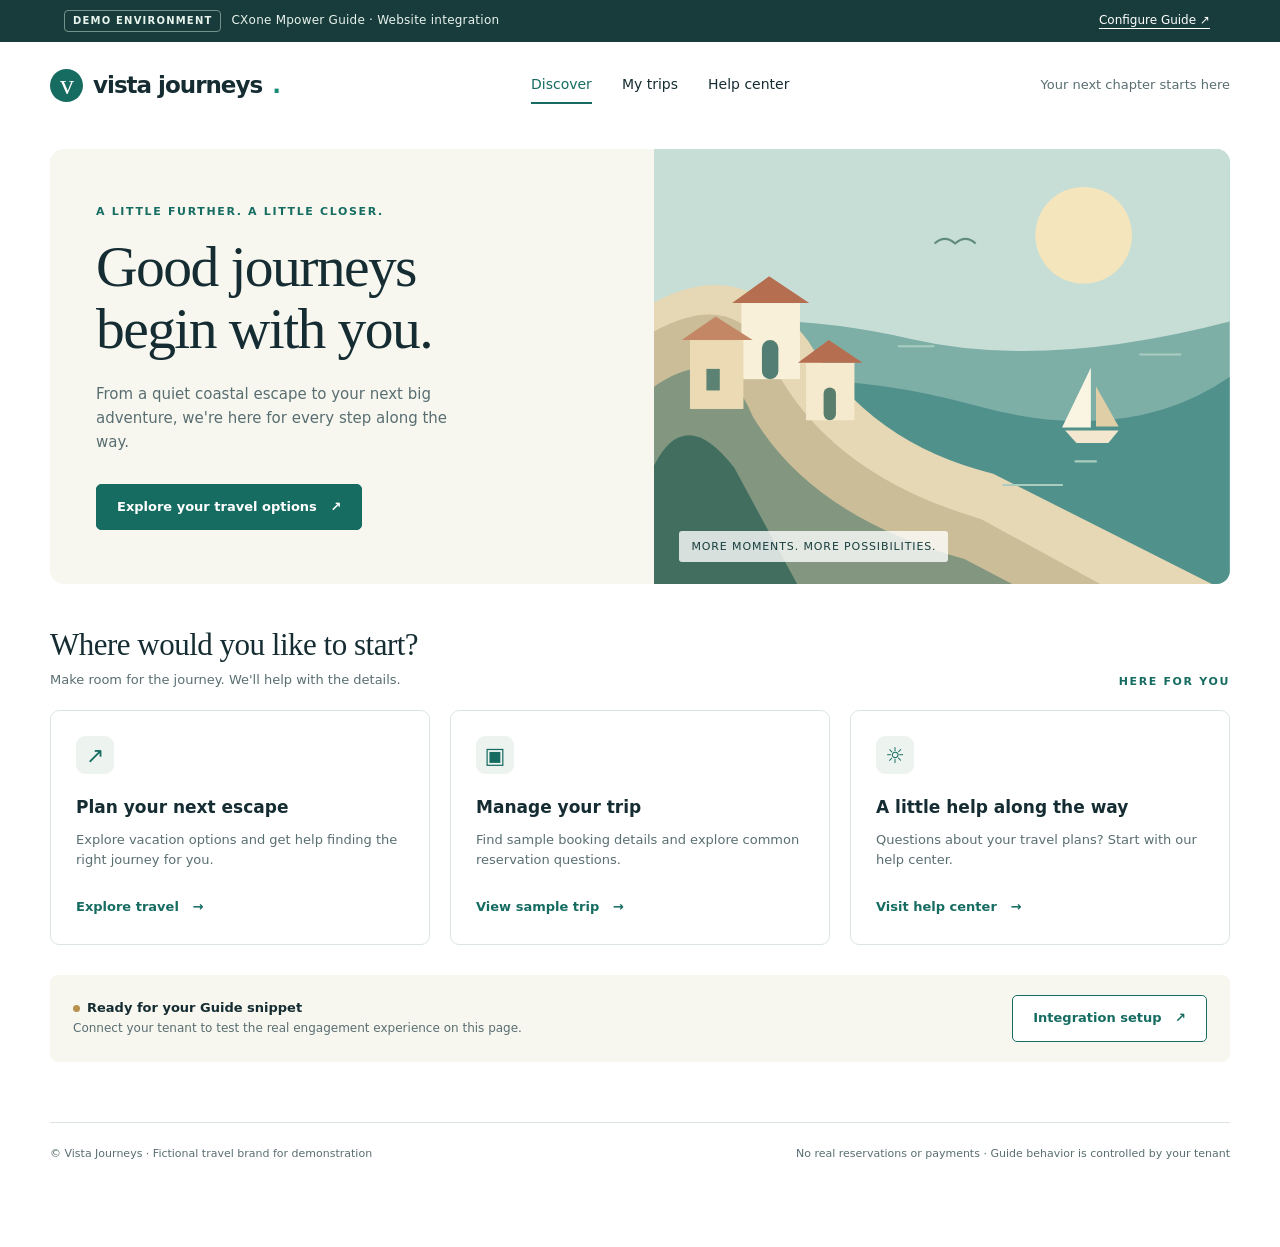
==== index.html @ 8aafae9c "Create index.html" ====
<!doctype html>
<html lang="en">
<head>
<meta charset="utf-8"><meta name="viewport" content="width=device-width,initial-scale=1">
<title>Vista Journeys · Guide Demo</title>
<meta name="description" content="A sample travel website for testing your CXone Mpower Guide engagement experience.">
<!-- ==========================================================
     CXONE GUIDE SCRIPT PLACEHOLDER

     Copy your complete snippet from CXone > Guide > Integrations.
     Paste it BETWEEN the BEGIN and END comments below, including
     all opening and closing script tags. Do not put it inside
     an HTML comment or add another script wrapper.

     Clear any browser test snippet in Integration setup first
     to avoid loading Guide twice.
     ========================================================== -->

<!-- BEGIN CXONE GUIDE SNIPPET -->

<!-- PASTE YOUR COMPLETE CXONE GUIDE SCRIPT SNIPPET HERE -->

<!-- END CXONE GUIDE SNIPPET -->

<style>
:root{--ink:#152d32;--muted:#596e71;--teal:#166c61;--line:#dde5e0;--cream:#f7f7f0}body{margin:0;background:#fff;color:var(--ink);font:16px/1.6 system-ui,-apple-system,BlinkMacSystemFont,"Segoe UI",sans-serif}*{box-sizing:border-box}button,a,input,textarea{font:inherit}a{color:inherit}button{cursor:pointer}button:focus-visible,a:focus-visible,textarea:focus-visible,summary:focus-visible{outline:3px solid #bb692d;outline-offset:4px}.demo-bar{background:#183c3b;color:#e8f3ed;padding:10px 5%;display:flex;align-items:center;justify-content:space-between;gap:18px;font-size:12px;letter-spacing:.02em}.demo-bar span:first-child{display:flex;align-items:center;gap:10px}.pill{border:1px solid #72938b;padding:2px 8px;border-radius:4px;font-size:10px;letter-spacing:.12em}.setup-button{background:transparent;color:white;border:0;text-decoration:underline;text-underline-offset:4px}header{max-width:1250px;margin:auto;padding:25px 35px;display:flex;align-items:center;justify-content:space-between;gap:25px}.logo{text-decoration:none;font-size:23px;font-weight:700;letter-spacing:-1px;display:flex;align-items:center;gap:10px}.mark{display:inline-grid;place-items:center;border-radius:50%;background:var(--teal);width:33px;height:33px;color:white;font:28px Georgia,serif}nav{display:flex;gap:30px;font-size:14px}nav a{text-decoration:none;padding:6px 0;border-bottom:2px solid transparent}nav a[aria-current=page]{border-color:var(--teal);color:var(--teal)}.member-label{font-size:13px;color:var(--muted)}main{max-width:1250px;margin:auto;padding:20px 35px 60px}.hero{display:grid;grid-template-columns:1.05fr 1fr;border-radius:14px;overflow:hidden;background:var(--cream);min-height:420px}.hero-copy{padding:54px 46px}.eyebrow{text-transform:uppercase;letter-spacing:.15em;font-size:11px;font-weight:700;color:var(--teal);margin:0 0 16px}h1{font:normal clamp(38px,4.5vw,60px)/1.07 Georgia,serif;letter-spacing:-1.6px;margin:0 0 22px;max-width:530px}.intro{font-size:15px;color:var(--muted);max-width:370px}.primary,.secondary{display:inline-block;border-radius:5px;padding:12px 20px;font-size:13px;font-weight:600;text-decoration:none;border:1px solid var(--teal)}.primary{background:var(--teal);color:white}.secondary{background:white;color:var(--teal)}.hero-copy .primary{margin-top:15px}.art{position:relative;min-height:365px;background:#b8d5cf;overflow:hidden}.art svg{width:100%;height:100%;position:absolute;inset:0;object-fit:cover}.art-caption{position:absolute;bottom:22px;left:25px;color:#173e3d;font-size:11px;letter-spacing:.08em;background:#ffffffc9;padding:7px 12px;border-radius:3px}.section-top{display:flex;align-items:end;justify-content:space-between;margin:42px 0 20px;gap:20px}h2{font:normal 31px/1.2 Georgia,serif;letter-spacing:-.5px;margin:0}.section-top p{font-size:13px;color:var(--muted);margin:6px 0 0}.cards{display:grid;grid-template-columns:repeat(3,1fr);gap:20px}.card{border:1px solid var(--line);border-radius:9px;padding:25px;position:relative;background:white}.icon{width:38px;height:38px;border-radius:9px;background:#edf3ef;display:grid;place-items:center;color:var(--teal);font-size:22px}.card h3{font-size:17px;margin:20px 0 8px;font-weight:600}.card p{font-size:13px;color:var(--muted);margin:0 0 22px}.text-link{font-size:13px;color:var(--teal);font-weight:600;text-decoration:none}.note{margin-top:30px;display:flex;align-items:center;justify-content:space-between;gap:20px;padding:20px 23px;background:var(--cream);border-radius:8px}.note p{margin:0;font-size:13px}.note small{display:block;color:var(--muted);font-size:12px}.status-dot{display:inline-block;width:7px;height:7px;border-radius:50%;background:#b8914c;margin-right:7px}footer{border-top:1px solid var(--line);max-width:1180px;margin:0 auto;padding:22px 0 85px;display:flex;justify-content:space-between;font-size:11px;color:var(--muted);gap:18px}.faq{max-width:820px;margin-top:30px}.faq details{border-bottom:1px solid var(--line);padding:18px 0}.faq summary{cursor:pointer;font-weight:600}.faq p{font-size:14px;color:var(--muted)}[hidden]{display:none}dialog{border:0;border-radius:14px;padding:0;max-width:690px;width:calc(100% - 32px);color:var(--ink);box-shadow:0 20px 90px #0004}dialog::backdrop{background:#112c32a6}.dialog-body{padding:30px}.dialog-top{display:flex;align-items:center;justify-content:space-between}.close{background:none;border:0;font-size:28px;color:var(--muted)}dialog h2{font-size:28px}dialog p,dialog li{font-size:13px;color:var(--muted)}dialog ol{padding-left:20px}label{display:block;font-size:13px;font-weight:600;margin:18px 0 8px}textarea{width:100%;height:180px;border:1px solid #bdcbc7;border-radius:6px;padding:13px;resize:vertical;background:#f8faf9;color:var(--ink);font:12px/1.6 ui-monospace,monospace}.actions{display:flex;gap:10px;flex-wrap:wrap;margin-top:16px}.feedback{min-height:20px;color:#a3411d}.url-row{display:flex;gap:10px;align-items:center;margin:16px 0;font-size:12px}.url-row code{overflow-wrap:anywhere;min-width:0;background:#eff4f1;padding:8px;flex:1}.small-button{border:1px solid #c8d6d1;background:white;border-radius:4px;padding:6px 10px;font-size:12px}#diagnostic{padding:12px;background:var(--cream);border-radius:5px;font-size:12px}.copy-status{font-size:12px;color:var(--teal)}@media(max-width:760px){header{padding:20px;flex-wrap:wrap}.member-label{display:none}nav{gap:24px}main{padding:5px 20px 35px}.hero{grid-template-columns:1fr}.hero-copy{padding:35px 28px}.art{min-height:240px}.cards{grid-template-columns:1fr}.section-top{align-items:start}.note{align-items:start;flex-direction:column}.demo-bar{padding:10px 20px}.demo-bar .bar-description{display:none}footer{margin:0 20px;flex-wrap:wrap}.dialog-body{padding:22px}}
</style>

</head>
<body>
<div class="demo-bar"><span><b class="pill">DEMO ENVIRONMENT</b><span class="bar-description">CXone Mpower Guide · Website integration</span></span><button class="setup-button" data-setup>Configure Guide ↗</button></div>
<header><a class="logo" href="?page=home"><span class="mark" aria-hidden="true">v</span>vista journeys<span style="color:#198b75">.</span></a><nav aria-label="Main navigation"><a href="?page=home" data-page="home">Discover</a><a href="?page=trips" data-page="trips">My trips</a><a href="?page=support" data-page="support">Help center</a></nav><span class="member-label">Your next chapter starts here</span></header>
<main>
<section class="hero"><div class="hero-copy"><p class="eyebrow" id="eyebrow">A little further. A little closer.</p><h1 id="headline">Good journeys<br>begin with you.</h1><p class="intro" id="intro">From a quiet coastal escape to your next big adventure, we're here for every step along the way.</p><a class="primary" id="hero-link" href="?page=trips">Explore your travel options &nbsp; ↗</a></div><div class="art" role="img" aria-label="Illustrated Mediterranean coastline with terracotta buildings and a sailboat"><svg viewBox="0 0 560 440" preserveAspectRatio="xMidYMid slice" xmlns="http://www.w3.org/2000/svg"><rect width="560" height="440" fill="#c7ded6"/><circle cx="418" cy="92" r="47" fill="#f4e5bd"/><path d="M0 183 Q120 163 250 193 T560 176 V440 H0Z" fill="#7eafa7"/><path d="M0 245 Q160 215 310 257 T560 230 V440 H0Z" fill="#50918c"/><path d="M-20 170 Q80 100 150 195 Q210 295 330 324 L560 440 H0Z" fill="#e6d7b5"/><path d="M-20 198 Q80 130 118 222 Q174 326 318 368 L450 440 H0Z" fill="#cbbd98"/><path d="M-10 247 Q63 188 96 268 Q154 366 302 407 L365 440 H0Z" fill="#839780"/><path d="M0 316 Q30 256 78 318 L144 440 H0Z" fill="#426e60"/><rect x="85" y="158" width="57" height="74" fill="#f8f0d9"/><path d="M76 158 L112 132 L151 158Z" fill="#b66e50"/><rect x="105" y="194" width="16" height="38" rx="8" fill="#527e73"/><rect x="35" y="194" width="52" height="67" fill="#ecdab5"/><path d="M27 194 L60 171 L96 194Z" fill="#c48765"/><rect x="51" y="222" width="13" height="21" fill="#5c8273"/><rect x="148" y="216" width="47" height="56" fill="#f6eace"/><path d="M140 216 L170 194 L203 216Z" fill="#b66e50"/><rect x="165" y="240" width="12" height="32" rx="6" fill="#597e6d"/><path d="M400 282 h52 l-10 12 h-31Z" fill="#f3e8cf"/><path d="M425 221 V279 H397Z" fill="#faf5e3"/><path d="M430 239 V278 H452Z" fill="#dfcea6"/><path d="M340 335 h57 M473 208 h39 M238 200 h34 M410 312 h20" stroke="#a9cec0" stroke-width="2" stroke-linecap="round"/><path d="M273 100 q10 -9 20 0 q10 -9 20 0" fill="none" stroke="#628b7f" stroke-width="2"/></svg><span class="art-caption">MORE MOMENTS. MORE POSSIBILITIES.</span></div></section>
<section aria-labelledby="services-title"><div class="section-top"><div><h2 id="services-title">Where would you like to start?</h2><p>Make room for the journey. We'll help with the details.</p></div><span class="eyebrow" style="margin:0">Here for you</span></div><div class="cards"><article class="card"><div class="icon" aria-hidden="true">↗</div><h3>Plan your next escape</h3><p>Explore vacation options and get help finding the right journey for you.</p><a class="text-link" href="?page=trips">Explore travel &nbsp; →</a></article><article class="card"><div class="icon" aria-hidden="true">▣</div><h3>Manage your trip</h3><p>Find sample booking details and explore common reservation questions.</p><a class="text-link" href="?page=trips#booking">View sample trip &nbsp; →</a></article><article class="card"><div class="icon" aria-hidden="true">☼</div><h3>A little help along the way</h3><p>Questions about your travel plans? Start with our help center.</p><a class="text-link" href="?page=support">Visit help center &nbsp; →</a></article></div></section>
<section id="booking" class="note" hidden><div><p><strong>Your sample coastal escape</strong></p><small>Demo reference VJ-1042 · 7 nights · 2 travelers · Illustrative booking only</small></div><a class="secondary" href="?page=support">Booking questions →</a></section>
<section id="faq" class="faq" hidden aria-label="Frequently asked questions"><h2>A few helpful answers</h2><details><summary>How do I change a reservation?</summary><p>In a live travel service, your support team would review availability and fare conditions. This is a sample help article for testing page-based Guide rules.</p></details><details><summary>Where can I find my travel documents?</summary><p>A live member portal would display your itinerary and travel documents under My trips. No real customer records are connected to this demo.</p></details><details><summary>Can I speak with someone about a new trip?</summary><p>Once a Guide snippet is configured and a matching engagement rule offers chat, use the actual Guide widget to test your sales or service routing.</p></details></section>
<aside class="note"><div><p><span class="status-dot"></span><strong id="embed-status">Ready for your Guide snippet</strong></p><small id="embed-description">Connect your tenant to test the real engagement experience on this page.</small></div><button class="secondary" data-setup>Integration setup &nbsp; ↗</button></aside>
</main>
<footer><span>© Vista Journeys · Fictional travel brand for demonstration</span><span>No real reservations or payments · Guide behavior is controlled by your tenant</span></footer>
<dialog id="setup" aria-labelledby="setup-title"><div class="dialog-body"><div class="dialog-top"><h2 id="setup-title">Connect your Guide</h2><button class="close" id="close" aria-label="Close setup">×</button></div><p>Use your tenant's complete embed snippet. It runs on this page and may start real interactions, according to your tenant configuration.</p><ol><li>In CXone, open <strong>Guide → Integrations</strong>.</li><li>Select <strong>Copy code with Guide</strong> and paste it below.</li><li>Apply the snippet, then check your Guide engagement rules against this page's URL.</li></ol><label for="snippet">Guide embed code</label><textarea id="snippet" spellcheck="false" placeholder="Paste the complete &lt;script&gt;...&lt;/script&gt; snippet here"></textarea><p>This test snippet stays in this browser tab's session. It is not saved to the hosted page for other visitors. Only apply code you trust.</p><div class="actions"><button class="primary" id="apply">Apply snippet & reload</button><button class="secondary" id="clear">Clear snippet & reload</button></div><p class="feedback" id="feedback" role="status"></p><div id="diagnostic" role="status">No browser test snippet applied.</div><label>Current page URL</label><div class="url-row"><code id="page-url"></code><button class="small-button" id="copy-url">Copy URL</button></div><span class="copy-status" id="copy-status" role="status"></span><details><summary style="font-size:13px;cursor:pointer">If the widget doesn't appear</summary><p>Check that your Guide rule is enabled, sets a template, and matches this URL and any other conditions, such as agent availability. Review the browser console and network requests for script or connection errors. A submitted snippet does not confirm a successful Guide connection.</p></details><p><a href="https://help.nice-incontact.com/content/acd/digital/guide/implementguidewebsite.htm" target="_blank" rel="noopener noreferrer">NICE embedding documentation ↗</a></p></div></dialog>
<script>
'use strict';
(() => {
  const key = 'vista-guide-snippet-v1';
  const $ = id => document.getElementById(id);
  const requested = new URLSearchParams(location.search).get('page');
  const page = ['home', 'trips', 'support'].includes(requested) ? requested : 'home';
  document.querySelector(`[data-page="${page}"]`).setAttribute('aria-current', 'page');
  if (page === 'trips') {
    $('eyebrow').textContent = 'Your next adventure';
    $('headline').textContent = 'Less planning. More possibility.';
    $('intro').textContent = 'A seaside retreat, a new city, a change of pace. Start with a sample trip and imagine where you could go next.';
    $('hero-link').textContent = 'View your sample trip ↓';
    $('hero-link').href = '#booking';
    $('booking').hidden = false;
    document.title = 'My trips · Vista Journeys';
  } else if (page === 'support') {
    $('eyebrow').textContent = 'A helping hand, wherever you are';
    $('headline').textContent = 'Every question deserves a little care.';
    $('intro').textContent = 'From your first travel question to the final details, find a helpful place to start.';
    $('hero-link').textContent = 'Browse common questions ↓';
    $('hero-link').href = '#faq';
    $('faq').hidden = false;
    document.title = 'Help center · Vista Journeys';
  }
  const dialog = $('setup');
  document.querySelectorAll('[data-setup]').forEach(button => button.addEventListener('click', () => dialog.showModal()));
  $('close').addEventListener('click', () => dialog.close());
  $('page-url').textContent = location.href;
  $('copy-url').addEventListener('click', async () => {
    try { await navigator.clipboard.writeText(location.href); $('copy-status').textContent = 'URL copied.'; }
    catch { $('copy-status').textContent = 'Copy the URL shown above from your address bar.'; }
  });
  function parseSnippet(value) {
    if (!value.trim()) throw new Error('Paste your complete Guide script snippet first.');
    const doc = new DOMParser().parseFromString(value, 'text/html');
    const nodes = [...doc.head.childNodes, ...doc.body.childNodes];
    if (nodes.some(node => node.nodeType === 1 && node.tagName !== 'SCRIPT' || node.nodeType === 3 && node.textContent.trim())) throw new Error('Paste only the script tags from Guide → Integrations, without page HTML or code fences.');
    const scripts = [...doc.querySelectorAll('script')];
    if (!scripts.length || !scripts.some(s => s.src || s.textContent.trim())) throw new Error('The snippet must contain a non-empty script tag.');
    for (const s of scripts) {
      if (s.hasAttribute('src') && !/^https:\/\//i.test(s.getAttribute('src'))) throw new Error('External script URLs must start with https://.');
      if (s.type && !['text/javascript', 'application/javascript', 'module'].includes(s.type)) throw new Error('Only JavaScript script tags are supported.');
    }
    return scripts;
  }
  $('apply').addEventListener('click', () => {
    try { parseSnippet($('snippet').value); sessionStorage.setItem(key, $('snippet').value); location.reload(); }
    catch (error) { $('feedback').textContent = error.message; }
  });
  $('clear').addEventListener('click', () => {
    try { sessionStorage.removeItem(key); location.reload(); }
    catch { $('feedback').textContent = 'Browser session storage is unavailable. Enable it to clear the test snippet.'; }
  });
  let saved;
  try { saved = sessionStorage.getItem(key); }
  catch { $('diagnostic').textContent = 'Browser session storage is unavailable. Browser snippet testing requires session storage.'; }
  if (!saved) return;
  $('snippet').value = saved;
  async function start() {
    const scripts = parseSnippet(saved);
    $('embed-status').textContent = 'Guide snippet submitted';
    $('embed-description').textContent = 'Widget visibility depends on your Guide configuration and engagement rules.';
    $('diagnostic').textContent = 'Browser test snippet submitted. Guide readiness is not verified.';
    for (const original of scripts) {
      const script = document.createElement('script');
      for (const attr of original.attributes) script.setAttribute(attr.name, attr.value);
      script.textContent = original.textContent;
      if (original.src) {
        await new Promise((resolve, reject) => {
          script.onload = resolve;
          script.onerror = () => reject(new Error('An external script failed to load. Check your snippet, network access, and browser console.'));
          document.head.appendChild(script);
        });
      } else document.head.appendChild(script);
    }
  }
  start().catch(error => {
    $('embed-status').textContent = 'Guide snippet needs attention';
    $('embed-description').textContent = 'Open Integration setup for details.';
    $('diagnostic').textContent = error.message;
  });
})();

</script>
</body></html>
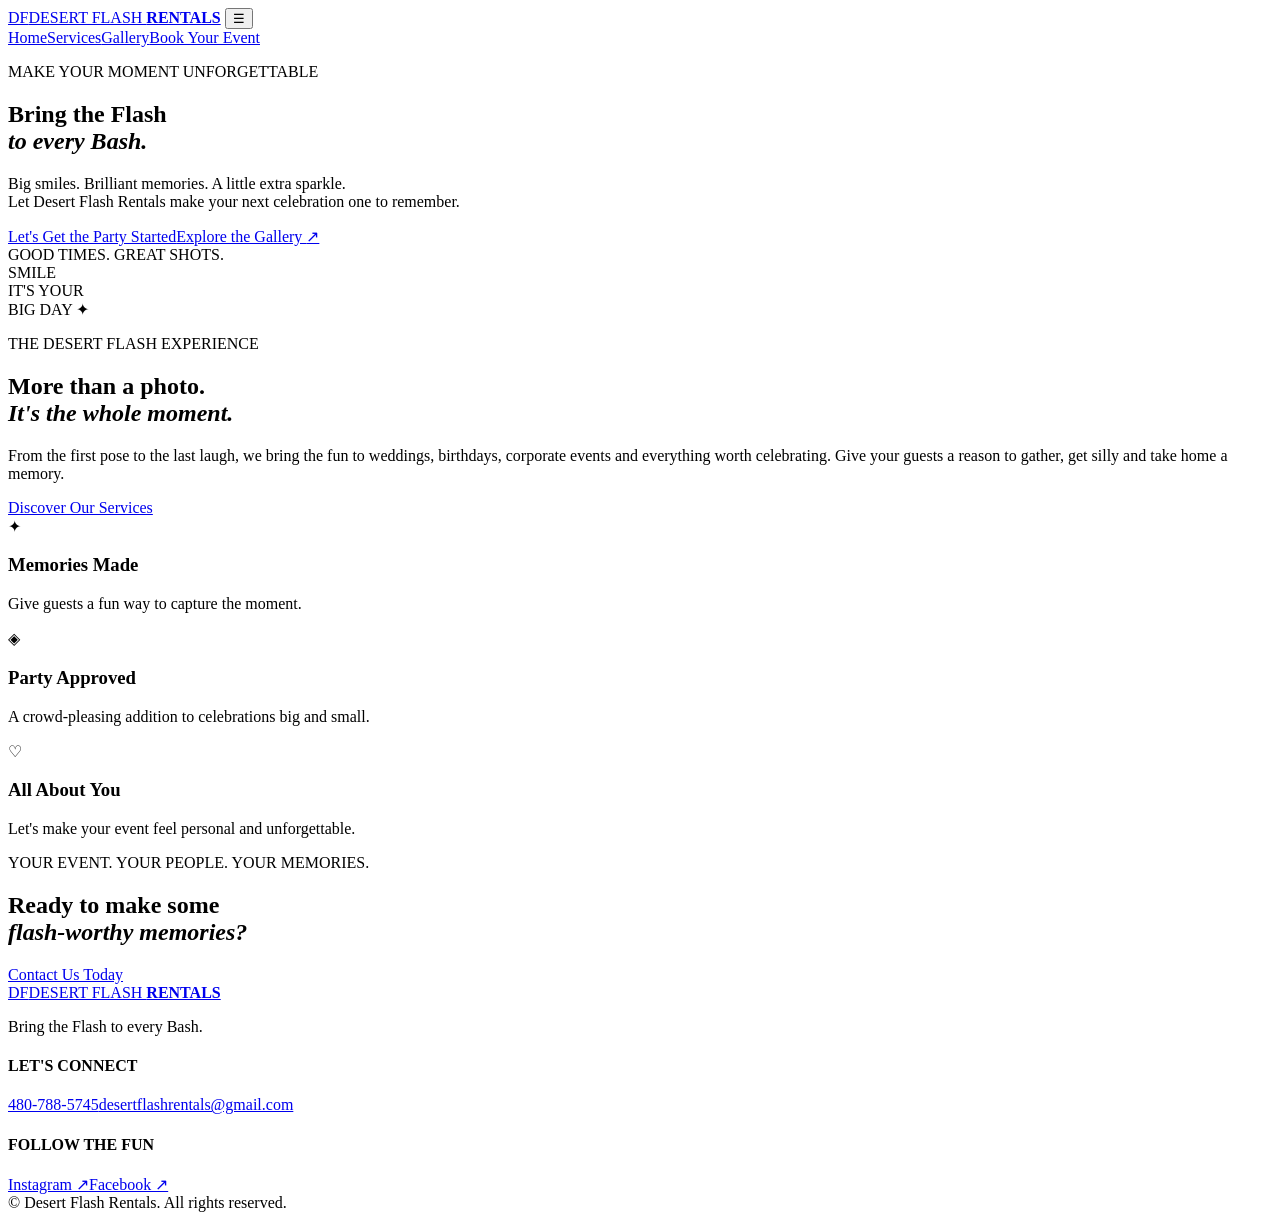
==== commit 3a664e45: "Update index.html" ====
--- a/index.html
+++ b/index.html
@@ -1,127 +1,49 @@
-<!doctype html>
+<!DOCTYPE html>
 <html lang="en">
 <head>
-<meta charset="utf-8"><meta name="viewport" content="width=device-width,initial-scale=1">
-<title>Vista Journeys · Guide Demo</title>
-<meta name="description" content="A sample travel website for testing your CXone Mpower Guide engagement experience.">
-<!-- ==========================================================
-     CXONE GUIDE SCRIPT PLACEHOLDER
-
-     Copy your complete snippet from CXone > Guide > Integrations.
-     Paste it BETWEEN the BEGIN and END comments below, including
-     all opening and closing script tags. Do not put it inside
-     an HTML comment or add another script wrapper.
-
-     Clear any browser test snippet in Integration setup first
-     to avoid loading Guide twice.
-     ========================================================== -->
-
-<!-- BEGIN CXONE GUIDE SNIPPET -->
-
-<!-- PASTE YOUR COMPLETE CXONE GUIDE SCRIPT SNIPPET HERE -->
-
-<!-- END CXONE GUIDE SNIPPET -->
-
-<style>
-:root{--ink:#152d32;--muted:#596e71;--teal:#166c61;--line:#dde5e0;--cream:#f7f7f0}body{margin:0;background:#fff;color:var(--ink);font:16px/1.6 system-ui,-apple-system,BlinkMacSystemFont,"Segoe UI",sans-serif}*{box-sizing:border-box}button,a,input,textarea{font:inherit}a{color:inherit}button{cursor:pointer}button:focus-visible,a:focus-visible,textarea:focus-visible,summary:focus-visible{outline:3px solid #bb692d;outline-offset:4px}.demo-bar{background:#183c3b;color:#e8f3ed;padding:10px 5%;display:flex;align-items:center;justify-content:space-between;gap:18px;font-size:12px;letter-spacing:.02em}.demo-bar span:first-child{display:flex;align-items:center;gap:10px}.pill{border:1px solid #72938b;padding:2px 8px;border-radius:4px;font-size:10px;letter-spacing:.12em}.setup-button{background:transparent;color:white;border:0;text-decoration:underline;text-underline-offset:4px}header{max-width:1250px;margin:auto;padding:25px 35px;display:flex;align-items:center;justify-content:space-between;gap:25px}.logo{text-decoration:none;font-size:23px;font-weight:700;letter-spacing:-1px;display:flex;align-items:center;gap:10px}.mark{display:inline-grid;place-items:center;border-radius:50%;background:var(--teal);width:33px;height:33px;color:white;font:28px Georgia,serif}nav{display:flex;gap:30px;font-size:14px}nav a{text-decoration:none;padding:6px 0;border-bottom:2px solid transparent}nav a[aria-current=page]{border-color:var(--teal);color:var(--teal)}.member-label{font-size:13px;color:var(--muted)}main{max-width:1250px;margin:auto;padding:20px 35px 60px}.hero{display:grid;grid-template-columns:1.05fr 1fr;border-radius:14px;overflow:hidden;background:var(--cream);min-height:420px}.hero-copy{padding:54px 46px}.eyebrow{text-transform:uppercase;letter-spacing:.15em;font-size:11px;font-weight:700;color:var(--teal);margin:0 0 16px}h1{font:normal clamp(38px,4.5vw,60px)/1.07 Georgia,serif;letter-spacing:-1.6px;margin:0 0 22px;max-width:530px}.intro{font-size:15px;color:var(--muted);max-width:370px}.primary,.secondary{display:inline-block;border-radius:5px;padding:12px 20px;font-size:13px;font-weight:600;text-decoration:none;border:1px solid var(--teal)}.primary{background:var(--teal);color:white}.secondary{background:white;color:var(--teal)}.hero-copy .primary{margin-top:15px}.art{position:relative;min-height:365px;background:#b8d5cf;overflow:hidden}.art svg{width:100%;height:100%;position:absolute;inset:0;object-fit:cover}.art-caption{position:absolute;bottom:22px;left:25px;color:#173e3d;font-size:11px;letter-spacing:.08em;background:#ffffffc9;padding:7px 12px;border-radius:3px}.section-top{display:flex;align-items:end;justify-content:space-between;margin:42px 0 20px;gap:20px}h2{font:normal 31px/1.2 Georgia,serif;letter-spacing:-.5px;margin:0}.section-top p{font-size:13px;color:var(--muted);margin:6px 0 0}.cards{display:grid;grid-template-columns:repeat(3,1fr);gap:20px}.card{border:1px solid var(--line);border-radius:9px;padding:25px;position:relative;background:white}.icon{width:38px;height:38px;border-radius:9px;background:#edf3ef;display:grid;place-items:center;color:var(--teal);font-size:22px}.card h3{font-size:17px;margin:20px 0 8px;font-weight:600}.card p{font-size:13px;color:var(--muted);margin:0 0 22px}.text-link{font-size:13px;color:var(--teal);font-weight:600;text-decoration:none}.note{margin-top:30px;display:flex;align-items:center;justify-content:space-between;gap:20px;padding:20px 23px;background:var(--cream);border-radius:8px}.note p{margin:0;font-size:13px}.note small{display:block;color:var(--muted);font-size:12px}.status-dot{display:inline-block;width:7px;height:7px;border-radius:50%;background:#b8914c;margin-right:7px}footer{border-top:1px solid var(--line);max-width:1180px;margin:0 auto;padding:22px 0 85px;display:flex;justify-content:space-between;font-size:11px;color:var(--muted);gap:18px}.faq{max-width:820px;margin-top:30px}.faq details{border-bottom:1px solid var(--line);padding:18px 0}.faq summary{cursor:pointer;font-weight:600}.faq p{font-size:14px;color:var(--muted)}[hidden]{display:none}dialog{border:0;border-radius:14px;padding:0;max-width:690px;width:calc(100% - 32px);color:var(--ink);box-shadow:0 20px 90px #0004}dialog::backdrop{background:#112c32a6}.dialog-body{padding:30px}.dialog-top{display:flex;align-items:center;justify-content:space-between}.close{background:none;border:0;font-size:28px;color:var(--muted)}dialog h2{font-size:28px}dialog p,dialog li{font-size:13px;color:var(--muted)}dialog ol{padding-left:20px}label{display:block;font-size:13px;font-weight:600;margin:18px 0 8px}textarea{width:100%;height:180px;border:1px solid #bdcbc7;border-radius:6px;padding:13px;resize:vertical;background:#f8faf9;color:var(--ink);font:12px/1.6 ui-monospace,monospace}.actions{display:flex;gap:10px;flex-wrap:wrap;margin-top:16px}.feedback{min-height:20px;color:#a3411d}.url-row{display:flex;gap:10px;align-items:center;margin:16px 0;font-size:12px}.url-row code{overflow-wrap:anywhere;min-width:0;background:#eff4f1;padding:8px;flex:1}.small-button{border:1px solid #c8d6d1;background:white;border-radius:4px;padding:6px 10px;font-size:12px}#diagnostic{padding:12px;background:var(--cream);border-radius:5px;font-size:12px}.copy-status{font-size:12px;color:var(--teal)}@media(max-width:760px){header{padding:20px;flex-wrap:wrap}.member-label{display:none}nav{gap:24px}main{padding:5px 20px 35px}.hero{grid-template-columns:1fr}.hero-copy{padding:35px 28px}.art{min-height:240px}.cards{grid-template-columns:1fr}.section-top{align-items:start}.note{align-items:start;flex-direction:column}.demo-bar{padding:10px 20px}.demo-bar .bar-description{display:none}footer{margin:0 20px;flex-wrap:wrap}.dialog-body{padding:22px}}
-</style>
-
+  <meta charset="UTF-8"><meta name="viewport" content="width=device-width, initial-scale=1">
+  <meta name="description" content="Desert Flash Rentals brings the flash to every bash. Photo booth rentals for weddings, parties, corporate events and celebrations in Arizona.">
+  <title>Desert Flash Rentals | Bring the Flash to Every Bash</title>
+  <link rel="preconnect" href="https://fonts.googleapis.com"><link rel="preconnect" href="https://fonts.gstatic.com" crossorigin>
+  <link href="https://fonts.googleapis.com/css2?family=DM+Sans:wght@400;500;600;700&family=Playfair+Display:wght@600;700;800&display=swap" rel="stylesheet">
+  <link rel="stylesheet" href="styles.css">
 </head>
 <body>
-<div class="demo-bar"><span><b class="pill">DEMO ENVIRONMENT</b><span class="bar-description">CXone Mpower Guide · Website integration</span></span><button class="setup-button" data-setup>Configure Guide ↗</button></div>
-<header><a class="logo" href="?page=home"><span class="mark" aria-hidden="true">v</span>vista journeys<span style="color:#198b75">.</span></a><nav aria-label="Main navigation"><a href="?page=home" data-page="home">Discover</a><a href="?page=trips" data-page="trips">My trips</a><a href="?page=support" data-page="support">Help center</a></nav><span class="member-label">Your next chapter starts here</span></header>
+<header class="site-header">
+  <a class="brand" href="index.html"><span class="brand-mark">DF</span><span>DESERT FLASH <b>RENTALS</b></span></a>
+  <button class="menu-toggle" aria-label="Open navigation" aria-expanded="false">☰</button>
+  <nav class="nav"><a class="active" href="index.html">Home</a><a href="services.html">Services</a><a href="gallery.html">Gallery</a><a class="nav-cta" href="services.html#contact">Book Your Event</a></nav>
+</header>
 <main>
-<section class="hero"><div class="hero-copy"><p class="eyebrow" id="eyebrow">A little further. A little closer.</p><h1 id="headline">Good journeys<br>begin with you.</h1><p class="intro" id="intro">From a quiet coastal escape to your next big adventure, we're here for every step along the way.</p><a class="primary" id="hero-link" href="?page=trips">Explore your travel options &nbsp; ↗</a></div><div class="art" role="img" aria-label="Illustrated Mediterranean coastline with terracotta buildings and a sailboat"><svg viewBox="0 0 560 440" preserveAspectRatio="xMidYMid slice" xmlns="http://www.w3.org/2000/svg"><rect width="560" height="440" fill="#c7ded6"/><circle cx="418" cy="92" r="47" fill="#f4e5bd"/><path d="M0 183 Q120 163 250 193 T560 176 V440 H0Z" fill="#7eafa7"/><path d="M0 245 Q160 215 310 257 T560 230 V440 H0Z" fill="#50918c"/><path d="M-20 170 Q80 100 150 195 Q210 295 330 324 L560 440 H0Z" fill="#e6d7b5"/><path d="M-20 198 Q80 130 118 222 Q174 326 318 368 L450 440 H0Z" fill="#cbbd98"/><path d="M-10 247 Q63 188 96 268 Q154 366 302 407 L365 440 H0Z" fill="#839780"/><path d="M0 316 Q30 256 78 318 L144 440 H0Z" fill="#426e60"/><rect x="85" y="158" width="57" height="74" fill="#f8f0d9"/><path d="M76 158 L112 132 L151 158Z" fill="#b66e50"/><rect x="105" y="194" width="16" height="38" rx="8" fill="#527e73"/><rect x="35" y="194" width="52" height="67" fill="#ecdab5"/><path d="M27 194 L60 171 L96 194Z" fill="#c48765"/><rect x="51" y="222" width="13" height="21" fill="#5c8273"/><rect x="148" y="216" width="47" height="56" fill="#f6eace"/><path d="M140 216 L170 194 L203 216Z" fill="#b66e50"/><rect x="165" y="240" width="12" height="32" rx="6" fill="#597e6d"/><path d="M400 282 h52 l-10 12 h-31Z" fill="#f3e8cf"/><path d="M425 221 V279 H397Z" fill="#faf5e3"/><path d="M430 239 V278 H452Z" fill="#dfcea6"/><path d="M340 335 h57 M473 208 h39 M238 200 h34 M410 312 h20" stroke="#a9cec0" stroke-width="2" stroke-linecap="round"/><path d="M273 100 q10 -9 20 0 q10 -9 20 0" fill="none" stroke="#628b7f" stroke-width="2"/></svg><span class="art-caption">MORE MOMENTS. MORE POSSIBILITIES.</span></div></section>
-<section aria-labelledby="services-title"><div class="section-top"><div><h2 id="services-title">Where would you like to start?</h2><p>Make room for the journey. We'll help with the details.</p></div><span class="eyebrow" style="margin:0">Here for you</span></div><div class="cards"><article class="card"><div class="icon" aria-hidden="true">↗</div><h3>Plan your next escape</h3><p>Explore vacation options and get help finding the right journey for you.</p><a class="text-link" href="?page=trips">Explore travel &nbsp; →</a></article><article class="card"><div class="icon" aria-hidden="true">▣</div><h3>Manage your trip</h3><p>Find sample booking details and explore common reservation questions.</p><a class="text-link" href="?page=trips#booking">View sample trip &nbsp; →</a></article><article class="card"><div class="icon" aria-hidden="true">☼</div><h3>A little help along the way</h3><p>Questions about your travel plans? Start with our help center.</p><a class="text-link" href="?page=support">Visit help center &nbsp; →</a></article></div></section>
-<section id="booking" class="note" hidden><div><p><strong>Your sample coastal escape</strong></p><small>Demo reference VJ-1042 · 7 nights · 2 travelers · Illustrative booking only</small></div><a class="secondary" href="?page=support">Booking questions →</a></section>
-<section id="faq" class="faq" hidden aria-label="Frequently asked questions"><h2>A few helpful answers</h2><details><summary>How do I change a reservation?</summary><p>In a live travel service, your support team would review availability and fare conditions. This is a sample help article for testing page-based Guide rules.</p></details><details><summary>Where can I find my travel documents?</summary><p>A live member portal would display your itinerary and travel documents under My trips. No real customer records are connected to this demo.</p></details><details><summary>Can I speak with someone about a new trip?</summary><p>Once a Guide snippet is configured and a matching engagement rule offers chat, use the actual Guide widget to test your sales or service routing.</p></details></section>
-<aside class="note"><div><p><span class="status-dot"></span><strong id="embed-status">Ready for your Guide snippet</strong></p><small id="embed-description">Connect your tenant to test the real engagement experience on this page.</small></div><button class="secondary" data-setup>Integration setup &nbsp; ↗</button></aside>
+  <section class="hero">
+    <div class="hero-content">
+      <p class="eyebrow">MAKE YOUR MOMENT UNFORGETTABLE</p>
+      <h1>Bring the Flash<br><em>to every Bash.</em></h1>
+      <p class="hero-copy">Big smiles. Brilliant memories. A little extra sparkle.<br>Let Desert Flash Rentals make your next celebration one to remember.</p>
+      <div class="hero-actions"><a class="button button-gold" href="services.html#contact">Let's Get the Party Started</a><a class="text-link" href="gallery.html">Explore the Gallery <span>↗</span></a></div>
+    </div>
+    <div class="hero-photo" role="img" aria-label="Celebration with friends taking photos">
+      <div class="photo-caption"><span class="caption-dot"></span> GOOD TIMES. GREAT SHOTS.</div>
+    </div>
+    <div class="hero-stamp">SMILE<br>IT'S YOUR<br>BIG DAY <span>✦</span></div>
+  </section>
+  <section class="intro section-wrap">
+    <p class="eyebrow">THE DESERT FLASH EXPERIENCE</p><h2>More than a photo.<br><em>It's the whole moment.</em></h2>
+    <p class="intro-copy">From the first pose to the last laugh, we bring the fun to weddings, birthdays, corporate events and everything worth celebrating. Give your guests a reason to gather, get silly and take home a memory.</p>
+    <a class="button button-outline" href="services.html">Discover Our Services</a>
+  </section>
+  <section class="feature-band">
+    <div><span class="feature-icon">✦</span><h3>Memories Made</h3><p>Give guests a fun way to capture the moment.</p></div>
+    <div><span class="feature-icon">◈</span><h3>Party Approved</h3><p>A crowd-pleasing addition to celebrations big and small.</p></div>
+    <div><span class="feature-icon">♡</span><h3>All About You</h3><p>Let's make your event feel personal and unforgettable.</p></div>
+  </section>
+  <section class="cta-section"><p class="eyebrow">YOUR EVENT. YOUR PEOPLE. YOUR MEMORIES.</p><h2>Ready to make some<br><em>flash-worthy memories?</em></h2><a class="button button-gold" href="services.html#contact">Contact Us Today</a></section>
 </main>
-<footer><span>© Vista Journeys · Fictional travel brand for demonstration</span><span>No real reservations or payments · Guide behavior is controlled by your tenant</span></footer>
-<dialog id="setup" aria-labelledby="setup-title"><div class="dialog-body"><div class="dialog-top"><h2 id="setup-title">Connect your Guide</h2><button class="close" id="close" aria-label="Close setup">×</button></div><p>Use your tenant's complete embed snippet. It runs on this page and may start real interactions, according to your tenant configuration.</p><ol><li>In CXone, open <strong>Guide → Integrations</strong>.</li><li>Select <strong>Copy code with Guide</strong> and paste it below.</li><li>Apply the snippet, then check your Guide engagement rules against this page's URL.</li></ol><label for="snippet">Guide embed code</label><textarea id="snippet" spellcheck="false" placeholder="Paste the complete &lt;script&gt;...&lt;/script&gt; snippet here"></textarea><p>This test snippet stays in this browser tab's session. It is not saved to the hosted page for other visitors. Only apply code you trust.</p><div class="actions"><button class="primary" id="apply">Apply snippet & reload</button><button class="secondary" id="clear">Clear snippet & reload</button></div><p class="feedback" id="feedback" role="status"></p><div id="diagnostic" role="status">No browser test snippet applied.</div><label>Current page URL</label><div class="url-row"><code id="page-url"></code><button class="small-button" id="copy-url">Copy URL</button></div><span class="copy-status" id="copy-status" role="status"></span><details><summary style="font-size:13px;cursor:pointer">If the widget doesn't appear</summary><p>Check that your Guide rule is enabled, sets a template, and matches this URL and any other conditions, such as agent availability. Review the browser console and network requests for script or connection errors. A submitted snippet does not confirm a successful Guide connection.</p></details><p><a href="https://help.nice-incontact.com/content/acd/digital/guide/implementguidewebsite.htm" target="_blank" rel="noopener noreferrer">NICE embedding documentation ↗</a></p></div></dialog>
-<script>
-'use strict';
-(() => {
-  const key = 'vista-guide-snippet-v1';
-  const $ = id => document.getElementById(id);
-  const requested = new URLSearchParams(location.search).get('page');
-  const page = ['home', 'trips', 'support'].includes(requested) ? requested : 'home';
-  document.querySelector(`[data-page="${page}"]`).setAttribute('aria-current', 'page');
-  if (page === 'trips') {
-    $('eyebrow').textContent = 'Your next adventure';
-    $('headline').textContent = 'Less planning. More possibility.';
-    $('intro').textContent = 'A seaside retreat, a new city, a change of pace. Start with a sample trip and imagine where you could go next.';
-    $('hero-link').textContent = 'View your sample trip ↓';
-    $('hero-link').href = '#booking';
-    $('booking').hidden = false;
-    document.title = 'My trips · Vista Journeys';
-  } else if (page === 'support') {
-    $('eyebrow').textContent = 'A helping hand, wherever you are';
-    $('headline').textContent = 'Every question deserves a little care.';
-    $('intro').textContent = 'From your first travel question to the final details, find a helpful place to start.';
-    $('hero-link').textContent = 'Browse common questions ↓';
-    $('hero-link').href = '#faq';
-    $('faq').hidden = false;
-    document.title = 'Help center · Vista Journeys';
-  }
-  const dialog = $('setup');
-  document.querySelectorAll('[data-setup]').forEach(button => button.addEventListener('click', () => dialog.showModal()));
-  $('close').addEventListener('click', () => dialog.close());
-  $('page-url').textContent = location.href;
-  $('copy-url').addEventListener('click', async () => {
-    try { await navigator.clipboard.writeText(location.href); $('copy-status').textContent = 'URL copied.'; }
-    catch { $('copy-status').textContent = 'Copy the URL shown above from your address bar.'; }
-  });
-  function parseSnippet(value) {
-    if (!value.trim()) throw new Error('Paste your complete Guide script snippet first.');
-    const doc = new DOMParser().parseFromString(value, 'text/html');
-    const nodes = [...doc.head.childNodes, ...doc.body.childNodes];
-    if (nodes.some(node => node.nodeType === 1 && node.tagName !== 'SCRIPT' || node.nodeType === 3 && node.textContent.trim())) throw new Error('Paste only the script tags from Guide → Integrations, without page HTML or code fences.');
-    const scripts = [...doc.querySelectorAll('script')];
-    if (!scripts.length || !scripts.some(s => s.src || s.textContent.trim())) throw new Error('The snippet must contain a non-empty script tag.');
-    for (const s of scripts) {
-      if (s.hasAttribute('src') && !/^https:\/\//i.test(s.getAttribute('src'))) throw new Error('External script URLs must start with https://.');
-      if (s.type && !['text/javascript', 'application/javascript', 'module'].includes(s.type)) throw new Error('Only JavaScript script tags are supported.');
-    }
-    return scripts;
-  }
-  $('apply').addEventListener('click', () => {
-    try { parseSnippet($('snippet').value); sessionStorage.setItem(key, $('snippet').value); location.reload(); }
-    catch (error) { $('feedback').textContent = error.message; }
-  });
-  $('clear').addEventListener('click', () => {
-    try { sessionStorage.removeItem(key); location.reload(); }
-    catch { $('feedback').textContent = 'Browser session storage is unavailable. Enable it to clear the test snippet.'; }
-  });
-  let saved;
-  try { saved = sessionStorage.getItem(key); }
-  catch { $('diagnostic').textContent = 'Browser session storage is unavailable. Browser snippet testing requires session storage.'; }
-  if (!saved) return;
-  $('snippet').value = saved;
-  async function start() {
-    const scripts = parseSnippet(saved);
-    $('embed-status').textContent = 'Guide snippet submitted';
-    $('embed-description').textContent = 'Widget visibility depends on your Guide configuration and engagement rules.';
-    $('diagnostic').textContent = 'Browser test snippet submitted. Guide readiness is not verified.';
-    for (const original of scripts) {
-      const script = document.createElement('script');
-      for (const attr of original.attributes) script.setAttribute(attr.name, attr.value);
-      script.textContent = original.textContent;
-      if (original.src) {
-        await new Promise((resolve, reject) => {
-          script.onload = resolve;
-          script.onerror = () => reject(new Error('An external script failed to load. Check your snippet, network access, and browser console.'));
-          document.head.appendChild(script);
-        });
-      } else document.head.appendChild(script);
-    }
-  }
-  start().catch(error => {
-    $('embed-status').textContent = 'Guide snippet needs attention';
-    $('embed-description').textContent = 'Open Integration setup for details.';
-    $('diagnostic').textContent = error.message;
-  });
-})();
-
-</script>
+<footer class="site-footer">
+  <div class="footer-brand"><a class="brand" href="index.html"><span class="brand-mark">DF</span><span>DESERT FLASH <b>RENTALS</b></span></a><p>Bring the Flash to every Bash.</p></div>
+  <div class="footer-contact"><h4>LET'S CONNECT</h4><a href="tel:4807885745">480-788-5745</a><a href="mailto:desertflashrentals@gmail.com">desertflashrentals@gmail.com</a></div>
+  <div class="footer-social"><h4>FOLLOW THE FUN</h4><a href="https://www.instagram.com/desertflashrentals/" target="_blank" rel="noopener">Instagram ↗</a><a href="https://www.facebook.com/profile.php?id=61577341269634" target="_blank" rel="noopener">Facebook ↗</a></div>
+  <div class="copyright">© <span data-year></span> Desert Flash Rentals. All rights reserved.</div>
+</footer>
+<script src="script.js"></script>
 </body></html>
